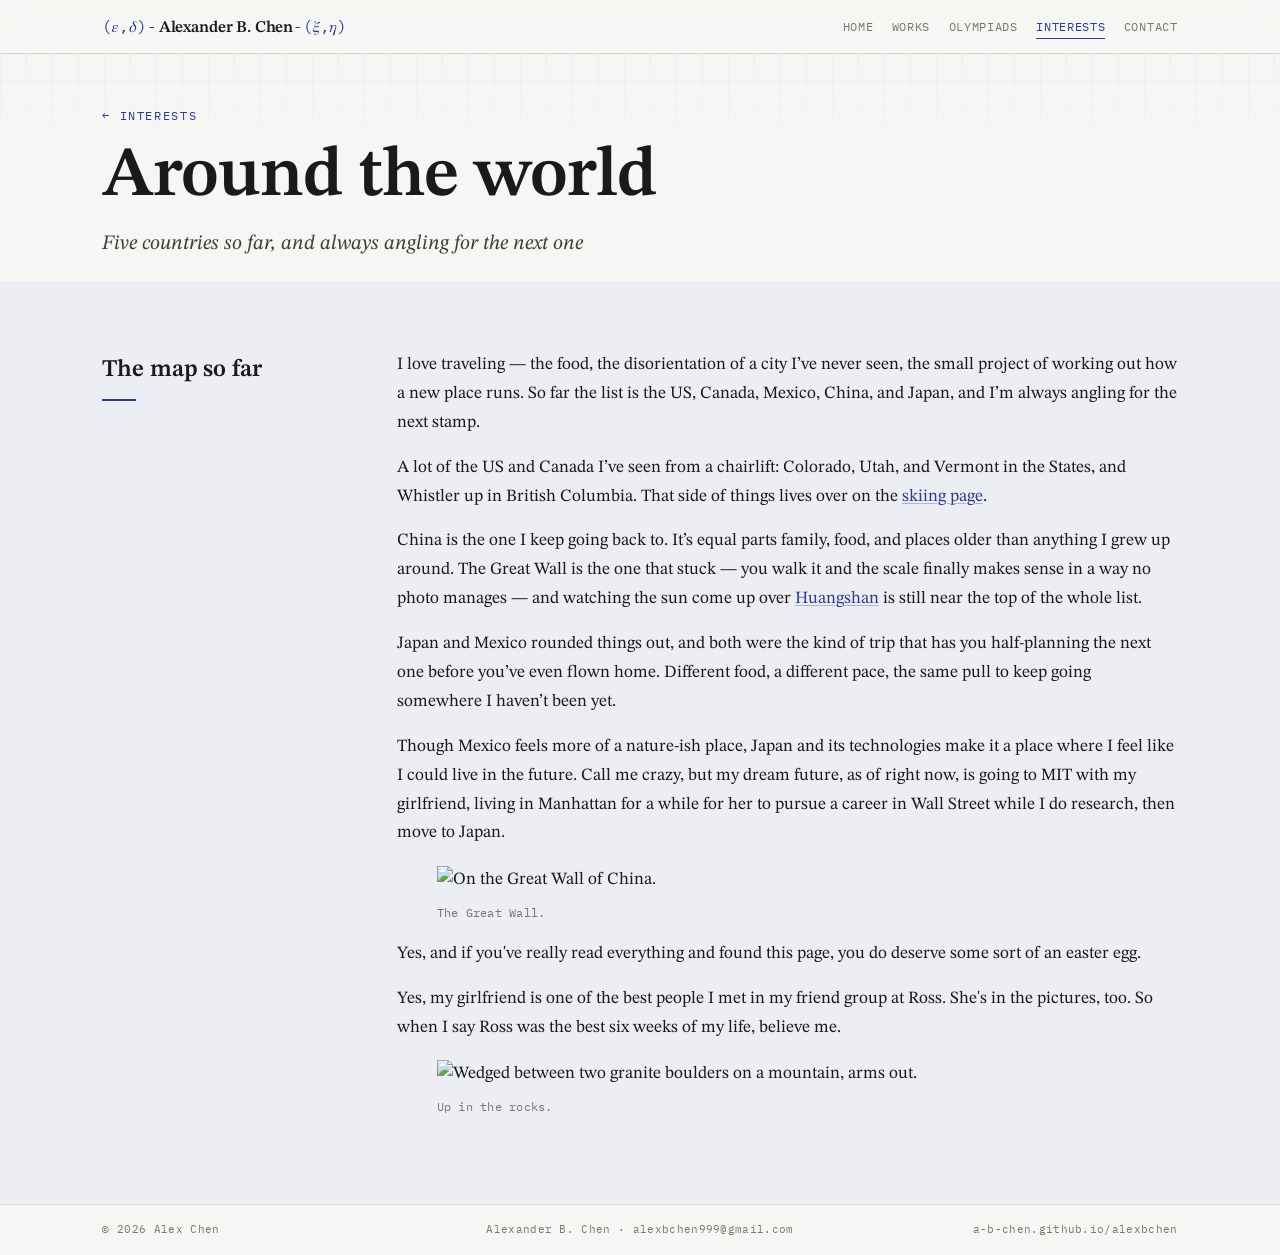
==== china.html @ c8be4d07 "Add files via upload" ====
<!DOCTYPE html>
<html lang="en">
<head>
<script>document.documentElement.className += ' js';</script>
<meta charset="utf-8" />
<meta name="viewport" content="width=device-width, initial-scale=1" />
<title>Around the world — Alexander B. Chen</title>
<meta name="description" content="Around the world — a love of travel across the US, Canada, Mexico, China, and Japan." />
<meta name="theme-color" content="#f6f7f4" />
<link rel="preconnect" href="https://fonts.googleapis.com" />
<link rel="preconnect" href="https://fonts.gstatic.com" crossorigin />
<link href="https://fonts.googleapis.com/css2?family=IBM+Plex+Mono:ital,wght@0,400;0,500;1,400&family=STIX+Two+Text:ital,wght@0,400;0,500;0,600;1,400;1,500&display=swap" rel="stylesheet" />
<link rel="stylesheet" href="https://cdnjs.cloudflare.com/ajax/libs/KaTeX/0.16.9/katex.min.css" crossorigin="anonymous" referrerpolicy="no-referrer" />
<link rel="stylesheet" href="style.css" />
</head>
<body>

<nav class="nav" aria-label="Sections">
  <div class="wrap">
    <a class="nav-name" href="index.html"><span class="sec-sign">(𝜀,𝛿)-</span>Alexander B. Chen<span class="sec-sign">-(𝜉,𝜂)</span></a>
    <div class="nav-links">
      <a href="index.html">Home</a>
      <a href="works.html">Works</a>
      <a href="olympiads.html">Olympiads</a>
      <a href="interests.html" class="active">Interests</a>
      <a href="contact.html">Contact</a>
    </div>
  </div>
</nav>

<header id="top" class="band hero hero--page">
  <div class="wrap">
    <div class="hero-inner">
      <p class="eyebrow"><a href="interests.html" style="color:var(--accent);text-decoration:none;">&larr; Interests</a></p>
      <h1 class="title">Around the world</h1>
      <p class="standfirst">Five countries so far, and always angling for the next one</p>
    </div>
  </div>
</header>

<section id="world" class="band band--tint">
  <div class="wrap"><div class="band-inner"><div class="sec-grid">
    <div class="sec-aside">
      <h2 class="sec-h">The map so far</h2>
      <span class="sec-mark-rule" aria-hidden="true"></span>
    </div>
    <div class="sec-content">
      <p>I love traveling &mdash; the food, the disorientation of a city I&rsquo;ve never seen, the small project of working out how a new place runs. So far the list is the US, Canada, Mexico, China, and Japan, and I&rsquo;m always angling for the next stamp.</p>
      <p>A lot of the US and Canada I&rsquo;ve seen from a chairlift: Colorado, Utah, and Vermont in the States, and Whistler up in British Columbia. That side of things lives over on the <a href="skiing.html">skiing page</a>.</p>
      <p>China is the one I keep going back to. It&rsquo;s equal parts family, food, and places older than anything I grew up around. The Great Wall is the one that stuck &mdash; you walk it and the scale finally makes sense in a way no photo manages &mdash; and watching the sun come up over <a href="sunrise.html">Huangshan</a> is still near the top of the whole list.</p>
      <p>Japan and Mexico rounded things out, and both were the kind of trip that has you half-planning the next one before you&rsquo;ve even flown home. Different food, a different pace, the same pull to keep going somewhere I haven&rsquo;t been yet.</p>
      <p>Though Mexico feels more of a nature-ish place, Japan and its technologies make it a place where I feel like I could live in the future. Call me crazy, but my dream future, as of right now, is going to MIT with my girlfriend, living in Manhattan for a while for her to pursue a career in Wall Street while I do research, then move to Japan.</p>
      <figure><img src="img/climb-greatwall.jpg" width="700" height="500" loading="lazy" alt="On the Great Wall of China." /><figcaption>The Great Wall.</figcaption></figure>
      <p>Yes, and if you've really read everything and found this page, you do deserve some sort of an easter egg.</p>
      <p>Yes, my girlfriend is one of the best people I met in my friend group at Ross. She's in the pictures, too. So when I say Ross was the best six weeks of my life, believe me.</p>
      <figure><img src="img/climb3.jpg" width="300" height="400" loading="lazy" alt="Wedged between two granite boulders on a mountain, arms out." /><figcaption>Up in the rocks.</figcaption></figure>
    </div>
  </div></div></div>
</section>

<footer class="site-footer">
  <div class="wrap">
    <div class="site-footer-inner">
      <div class="lft">&copy; 2026 Alex Chen</div>
      <div class="mid">Alexander B. Chen · <a href="mailto:alexbchen999@gmail.com">alexbchen999@gmail.com</a></div>
      <div class="rgt"><a href="https://a-b-chen.github.io/alexbchen/">a-b-chen.github.io/alexbchen</a></div>
    </div>
  </div>
</footer>

<script src="https://cdnjs.cloudflare.com/ajax/libs/KaTeX/0.16.9/katex.min.js" crossorigin="anonymous" referrerpolicy="no-referrer"></script>
<script src="https://cdnjs.cloudflare.com/ajax/libs/KaTeX/0.16.9/contrib/auto-render.min.js" crossorigin="anonymous" referrerpolicy="no-referrer"></script>
<script src="app.js"></script>
</body>
</html>
---- style.css ----
:root{
    --paper:#f6f7f4;
    --tint:#edeef4;
    --ink:#1a1b18;
    --ink-soft:#3f4139;
    --muted:#767869;
    --accent:#2e3a8c;
    --accent-dk:#232d6d;
    --rule:#d9dace;
    --abs-bg:#e7eaf3;
    --grid:rgba(46,58,140,.05);
    --serif:"STIX Two Text", Georgia, "Times New Roman", serif;
    --mono:"IBM Plex Mono", ui-monospace, SFMono-Regular, Menlo, monospace;
    --wrap:72rem;
    --nav-h:3.4rem;
  }

  *{ box-sizing:border-box; }
  html{ scroll-behavior:smooth; -webkit-text-size-adjust:100%; }
  body{
    margin:0;
    background:var(--paper);
    color:var(--ink);
    font-family:var(--serif);
    font-size:1.075rem;
    line-height:1.68;
    -webkit-font-smoothing:antialiased;
    text-rendering:optimizeLegibility;
  }

  .wrap{ max-width:var(--wrap); margin:0 auto; padding:0 2.4rem; }

  a{
    color:var(--accent);
    text-decoration:underline;
    text-decoration-thickness:1px;
    text-underline-offset:2px;
    text-decoration-color:rgba(46,58,140,.32);
    transition:text-decoration-color .18s ease, color .18s ease;
  }
  a:hover{ color:var(--accent-dk); text-decoration-color:var(--accent); }
  :focus-visible{ outline:2px solid var(--accent); outline-offset:3px; border-radius:2px; }

  /* ---------------- sticky nav ---------------- */
  .nav{
    position:sticky; top:0; z-index:50;
    height:var(--nav-h);
    background:rgba(246,247,244,.88);
    -webkit-backdrop-filter:saturate(140%) blur(9px);
    backdrop-filter:saturate(140%) blur(9px);
    border-bottom:1px solid var(--rule);
  }
  .nav .wrap{ height:100%; display:flex; align-items:center; justify-content:space-between; gap:1rem; }
  .nav-name{
    font-family:var(--serif); font-weight:600; font-size:1.02rem;
    letter-spacing:-.01em; color:var(--ink); text-decoration:none; white-space:nowrap;
  }
  .nav-name .sec-sign{ color:var(--accent); font-family:var(--mono); font-weight:400; margin-right:.15rem; }
  .nav-links{ display:flex; gap:1.15rem; overflow-x:auto; scrollbar-width:none; }
  .nav-links::-webkit-scrollbar{ display:none; }
  .nav-links a{
    font-family:var(--mono); font-size:.72rem; letter-spacing:.06em; text-transform:uppercase;
    color:var(--muted); text-decoration:none; white-space:nowrap; padding:.15rem 0;
    border-bottom:1.5px solid transparent;
  }
  .nav-links a:hover{ color:var(--ink); }
  .nav-links a.active{ color:var(--accent); border-bottom-color:var(--accent); }

  /* ---------------- bands ---------------- */
  .band{ border-top:1px solid var(--rule); scroll-margin-top:calc(var(--nav-h) + .6rem); }
  .band:first-of-type{ border-top:none; }
  .band--tint{ background:var(--tint); }
  .band-inner{ padding:4.4rem 0; }

  /* hero */
  .hero{ position:relative; }
  .hero::before{
    content:""; position:absolute; inset:0; z-index:0; pointer-events:none;
    background-image:
      linear-gradient(var(--grid) 1px, transparent 1px),
      linear-gradient(90deg, var(--grid) 1px, transparent 1px);
    background-size:26px 26px;
    -webkit-mask-image:linear-gradient(180deg, rgba(0,0,0,.85), transparent 62%);
    mask-image:linear-gradient(180deg, rgba(0,0,0,.85), transparent 62%);
  }
  .hero .wrap{ position:relative; z-index:1; }
  .hero-inner{ padding:3.8rem 0 4.2rem; }
  .hero-grid{ display:grid; grid-template-columns:1.55fr .95fr; gap:3.4rem; align-items:start; }
  .eyebrow{
    font-family:var(--mono); font-size:.72rem; letter-spacing:.14em; text-transform:uppercase;
    color:var(--accent); margin:0 0 1rem;
  }
  .title{
    font-family:var(--serif); font-weight:600;
    font-size:clamp(2.7rem, 6.2vw, 4.4rem); line-height:1.02; letter-spacing:-.015em; margin:0;
  }
  .subtitle{
    font-style:italic; font-size:clamp(1.05rem, 2.2vw, 1.32rem);
    color:var(--ink-soft); margin:1rem 0 0; max-width:34rem; line-height:1.42;
  }
  .meta{
    font-family:var(--mono); font-size:.78rem; letter-spacing:.03em; color:var(--muted);
    margin:1.15rem 0 0;
  }
  .abstract{
    background:var(--abs-bg); border-left:3px solid var(--accent); border-radius:2px;
    padding:1.05rem 1.25rem; margin:1.9rem 0 0; font-size:1.01rem; line-height:1.6; max-width:38rem;
  }
  .indented-quote {
    display: block;
    margin: 10px 0 10px 20px;
    padding-left: 10px;
    border-left: 2px solid #ccc; /* optional quote bar */
    font-style: italic;
  }
  .abs-label{ font-style:italic; font-weight:600; margin-right:.35rem; }

  .card{
    border:1px solid var(--rule); border-radius:3px; background:#fafbf9;
    padding:1.2rem 1.3rem;
  }
  .card h3{
    font-family:var(--mono); font-size:.7rem; letter-spacing:.12em; text-transform:uppercase;
    color:var(--accent); margin:0 0 .8rem; font-weight:500;
  }
  .hero-side{ display:flex; flex-direction:column; gap:1.3rem; }
  .hero-photo{ margin:0; }
  .hero-photo img{
    width:100%; height:auto; display:block;
    border:1px solid var(--rule); border-radius:3px;
  }
  .facts{ list-style:none; margin:0 0 1.1rem; padding:0; }
  .facts li{ display:flex; gap:.6rem; padding:.28rem 0; font-size:.96rem; border-top:1px dotted var(--rule); }
  .facts li:first-child{ border-top:none; }
  .facts .k{ font-family:var(--mono); font-size:.72rem; color:var(--muted); min-width:5.4rem; flex:none; padding-top:.18rem; letter-spacing:.02em; }
  .linkrow{ display:flex; flex-wrap:wrap; gap:.5rem; }
  .chip{
    font-family:var(--mono); font-size:.73rem; letter-spacing:.02em;
    text-decoration:none; color:var(--accent);
    border:1px solid #bfc2d0;
    border-radius:999px; padding:.22rem .7rem; background:transparent;
  }
  .chip:hover{ background:var(--accent); color:#fff; border-color:var(--accent); }

  /* ---------------- section grid (aside + content) ---------------- */
  .sec-grid{ display:grid; grid-template-columns:15rem minmax(0,1fr); gap:3.4rem; align-items:start; }
  .sec-aside{ position:sticky; top:calc(var(--nav-h) + 1.6rem); align-self:start; }
  .sec-num{ font-family:var(--mono); font-size:.8rem; letter-spacing:.06em; color:var(--accent); }
  .sec-h{
    font-family:var(--serif); font-weight:600; font-size:1.5rem; line-height:1.16;
    letter-spacing:-.006em; margin:.35rem 0 .9rem;
  }
  .sec-mark-rule{ display:block; width:34px; height:2px; background:var(--accent); transform-origin:left; }
  html.js .sec-mark-rule{ transform:scaleX(0); transition:transform .55s cubic-bezier(.4,0,.2,1) .05s; }
  html.js .band.in .sec-mark-rule{ transform:scaleX(1); }

  .sec-content > p{ margin:0 0 1rem; max-width:none; }
  .sec-content > p:first-child{ margin-top:0; }

  html.js .sec-content, html.js .sec-aside{
    opacity:0; transform:translateY(10px);
    transition:opacity .6s ease, transform .6s cubic-bezier(.4,0,.2,1);
  }
  html.js .sec-content{ transition-delay:.06s; }
  html.js .band.in .sec-content, html.js .band.in .sec-aside{ opacity:1; transform:none; }

  /* entries */
  .entries{ list-style:none; padding:0; margin:1.2rem 0 0; }
  .entries li{ padding:.7rem 0; border-top:1px solid var(--rule); }
  .entries li:first-child{ border-top:none; }
  .tag{
    font-family:var(--mono); font-size:.66rem; letter-spacing:.05em; text-transform:lowercase;
    color:var(--muted); white-space:nowrap;
  }

  /* compact results grid */
  .results{ list-style:none; padding:0; margin:1.3rem 0 0; display:grid; grid-template-columns:1fr 1fr; gap:.1rem 2.4rem; }
  .results li{ display:flex; justify-content:space-between; gap:1rem; padding:.42rem 0; border-top:1px solid var(--rule); }
  .results .r-what{ font-weight:500; }
  .results .r-val{ font-family:var(--mono); font-size:.76rem; color:var(--muted); white-space:nowrap; padding-top:.12rem; }

  /* awards & activities */
  .aa{ display:grid; grid-template-columns:1fr 1fr; gap:1.6rem 3.2rem; margin-top:1.3rem; }
  .aa-col-h{ font-family:var(--mono); font-size:.7rem; letter-spacing:.12em; text-transform:uppercase; color:var(--accent); margin:0 0 .3rem; font-weight:500; }
  .aa-list{ list-style:none; padding:0; margin:0; }
  .aa-list li{ display:flex; justify-content:space-between; gap:1.2rem; padding:.46rem 0; border-top:1px solid var(--rule); }
  .aa-list li:first-child{ border-top:none; }
  .aa-what{ font-weight:500; }
  .aa-what .aa-org{ font-weight:400; color:var(--ink-soft); }
  .aa-when{ font-family:var(--mono); font-size:.73rem; color:var(--muted); white-space:nowrap; padding-top:.16rem; text-align:right; flex:none; }

  /* figure */
  .fig{ margin:1.6rem auto .3rem; max-width:34rem; text-align:center; }
  .fig img{ width:100%; height:auto; display:block; border:1px solid var(--rule); border-radius:2px; }
  figcaption{ font-family:var(--mono); font-size:.72rem; letter-spacing:.02em; color:var(--muted); margin-top:.55rem; }

  /* math */
  .katex-display{ text-align:center; margin:1.15rem 0; overflow-x:auto; overflow-y:hidden; padding:.1rem 0; }
  .katex{ font-size:1.02em; }

  /* contact / references */
  .refs{ list-style:none; padding:0; margin:1.2rem 0 0; column-count:2; column-gap:2.4rem; }
  .refs li{ display:flex; gap:.7rem; padding:.34rem 0; break-inside:avoid; }
  .refnum{ font-family:var(--mono); font-size:.78rem; color:var(--muted); min-width:2rem; flex:none; }
  .qed{ text-align:right; font-size:1.2rem; color:var(--ink); margin:1.8rem 0 0; }
  .colophon{ font-family:var(--mono); font-size:.68rem; letter-spacing:.03em; color:var(--muted); margin:.5rem 0 0; }

  /* ---------------- responsive ---------------- */
  @media (max-width:900px){
    .hero-grid{ grid-template-columns:1fr; gap:2.2rem; }
    .sec-grid{ grid-template-columns:1fr; gap:1.1rem; }
    .sec-aside{ position:static; display:flex; align-items:baseline; gap:.7rem; }
    .sec-h{ font-size:1.28rem; margin:0; }
    .sec-mark-rule{ display:none; }
    .results{ grid-template-columns:1fr; }
    .aa{ grid-template-columns:1fr; }
    .refs{ column-count:1; }
  }
  @media (max-width:640px){
    body{ font-size:1.03rem; }
    .wrap{ padding:0 1.3rem; }
    .band-inner{ padding:3.1rem 0; }
    .hero-inner{ padding:2.6rem 0 3rem; }
    .abstract{ font-size:.98rem; }
  }

  @media (prefers-reduced-motion: reduce){
    html{ scroll-behavior:auto; }
    html.js .sec-content, html.js .sec-aside{ opacity:1 !important; transform:none !important; transition:none !important; }
    html.js .sec-mark-rule{ transform:scaleX(1) !important; transition:none !important; }
  }


  /* ============================================================
     Multi-page additions (Claude): tiny site footer, galleries,
     countdown round. Tokens/components above are the site's own.
     ============================================================ */

  /* page-header hero for interior pages (single column) */
  .hero--page .hero-inner{ padding:3.2rem 0 1.4rem; }
  .hero--tight .hero-inner{ padding-bottom:1.8rem; }
  .standfirst{ font-style:italic; color:var(--ink-soft); font-size:clamp(1.05rem,2.2vw,1.28rem); line-height:1.44; margin:1rem 0 0; max-width:40rem; }

  /* section subheads within content */
  .subhead{ font-family:var(--mono); font-size:.7rem; letter-spacing:.12em; text-transform:uppercase; color:var(--accent); margin:1.8rem 0 .3rem; font-weight:500; }
  .subhead:first-child{ margin-top:0; }

  /* category index (publications) */
  .index-list{ list-style:none; padding:0; margin:.2rem 0 0; }
  .index-list li{ padding:.5rem 0; border-top:1px solid var(--rule); }
  .index-list li:first-child{ border-top:none; }
  .index-list .t{ font-weight:500; }
  .index-list .m{ font-family:var(--mono); font-size:.7rem; color:var(--muted); display:block; margin-top:.12rem; }

  /* pdf/link chip variant used inline in entries */
  .chip.sm{ font-size:.66rem; padding:.12rem .55rem; }
  .chip.dim{ color:var(--muted); border-color:var(--rule); }
  .chip.dim:hover{ background:var(--tint); color:var(--muted); border-color:var(--rule); }

  /* gallery (matches .fig bordering) */
  .gallery{ margin:1.6rem 0 .3rem; display:grid; grid-template-columns:1fr 1fr; gap:1rem; max-width:none; }
  .gallery figure{ margin:0; }
  .gallery img{ width:100%; height:auto; display:block; border:1px solid var(--rule); border-radius:2px; }
  .gallery figcaption{ font-family:var(--mono); font-size:.7rem; letter-spacing:.02em; color:var(--muted); margin-top:.4rem; }

  /* tiny site footer (© · name/email · credit) */
  .site-footer{ border-top:1px solid var(--rule); background:var(--paper); }
  .site-footer .wrap{ padding-top:1rem; padding-bottom:1rem; }
  .site-footer-inner{ display:grid; grid-template-columns:1fr auto 1fr; align-items:center; gap:.5rem 1rem;
    font-family:var(--mono); font-size:.66rem; letter-spacing:.03em; color:var(--muted); }
  .site-footer-inner .mid{ text-align:center; }
  .site-footer-inner .rgt{ text-align:right; }
  .site-footer-inner a{ color:var(--muted); text-decoration:none; }
  .site-footer-inner a:hover{ color:var(--accent); }

  /* countdown round */
  .cd{ border:1px solid var(--rule); border-radius:4px; background:#fafbf9; padding:1.3rem 1.3rem 1.5rem; margin:1.4rem 0 0; max-width:44rem; }
  .cd-top{ display:flex; justify-content:space-between; align-items:baseline; gap:.8rem; flex-wrap:wrap;
    font-family:var(--mono); font-size:.72rem; letter-spacing:.05em; color:var(--muted); }
  .cd-meter{ height:5px; border-radius:3px; background:var(--rule); margin:.7rem 0 1.1rem; overflow:hidden; }
  .cd-meter > i{ display:block; height:100%; width:100%; background:var(--accent); transform-origin:left;
    transition:transform .2s linear, background .25s ease; }
  .cd-q{ font-size:1.3rem; line-height:1.4; min-height:3.4rem; display:flex; align-items:center; }
  .cd-form{ display:flex; gap:.55rem; margin-top:1rem; flex-wrap:wrap; }
  .cd-input{ flex:1 1 9rem; min-width:0; font-family:var(--mono); font-size:1rem; padding:.55rem .7rem;
    border:1px solid var(--rule); border-radius:2px; background:var(--paper); color:var(--ink); }
  .cd-input:focus{ outline:2px solid var(--accent); outline-offset:1px; }
  .btn{ font-family:var(--mono); font-size:.82rem; letter-spacing:.03em; padding:.55rem 1rem; border-radius:2px;
    cursor:pointer; border:1px solid var(--accent); background:var(--accent); color:#fff;
    transition:background .15s ease, color .15s ease; }
  .btn:hover{ background:var(--accent-dk); border-color:var(--accent-dk); }
  .btn.ghost{ background:transparent; color:var(--accent); }
  .btn.ghost:hover{ background:var(--tint); color:var(--accent-dk); }
  .cd-feedback{ font-family:var(--mono); font-size:.82rem; margin-top:.9rem; min-height:1.3rem; }
  .cd-feedback.ok{ color:#256d3a; }
  .cd-feedback.no{ color:#a4302a; }
  .cd-score{ font-family:var(--mono); font-size:.72rem; color:var(--muted); margin-top:1rem; display:flex; gap:1.2rem; flex-wrap:wrap; }
  .cd-score b{ color:var(--ink); font-weight:500; }
  .cd-done{ font-size:1.05rem; line-height:1.55; }

  @media (max-width:640px){
    .gallery{ grid-template-columns:1fr; }
    .site-footer-inner{ grid-template-columns:1fr; text-align:center; gap:.3rem; }
    .site-footer-inner .rgt{ text-align:center; }
  }

  /* ============================================================
     Update 2 (Claude): full-width Contents box, interest tiles,
     scheduling calendar.
     ============================================================ */
  :root{ --redrule:#b23b2e; }

  /* full-width Contents box (like "At a glance", red right rule) */
  .toc-wrap{ padding-top:.5rem; padding-bottom:.3rem; }
  .toc{ border:1px solid var(--rule); border-right:4px solid var(--redrule); border-radius:3px;
    background:#fafbf9; padding:1.05rem 1.3rem; }
  .toc-h{ font-family:var(--mono); font-size:.7rem; letter-spacing:.12em; text-transform:uppercase;
    color:var(--accent); margin:0 0 .7rem; font-weight:500; }
  .toc-list{ list-style:none; padding:0; margin:0;
    display:grid; grid-template-columns:repeat(auto-fit,minmax(15rem,1fr)); gap:.32rem 2rem; }
  .toc-list li{ display:flex; gap:.6rem; align-items:baseline; }
  .toc-list .n{ font-family:var(--mono); font-size:.74rem; color:var(--redrule); flex:none; min-width:1.4rem; }
  .toc-list a{ text-decoration:none; color:var(--ink); border-bottom:1px solid transparent; }
  .toc-list a:hover{ color:var(--accent); border-bottom-color:var(--accent); }

  /* clickable interest tiles (link through to hidden pages) */
  .tiles{ margin:1.6rem 0 .3rem; display:grid;
    grid-template-columns:repeat(auto-fit,minmax(15rem,1fr)); gap:1.1rem; }
  .tiles a{ display:block; text-decoration:none; color:var(--ink);
    border:1px solid var(--rule); border-radius:3px; overflow:hidden; background:#fafbf9;
    transition:border-color .18s ease, transform .18s ease, box-shadow .18s ease; }
  .tiles a:hover{ border-color:var(--accent); transform:translateY(-2px); box-shadow:0 6px 18px rgba(46,58,140,.08); }
  .tiles img{ width:100%; height:11rem; object-fit:cover; display:block; border-bottom:1px solid var(--rule); }
  .tiles .cap{ padding:.6rem .85rem .7rem; display:flex; justify-content:space-between; align-items:baseline; gap:.5rem; }
  .tiles .cap b{ font-weight:600; }
  .tiles .cap .go{ font-family:var(--mono); font-size:.7rem; color:var(--accent); white-space:nowrap; }

  /* scheduling calendar (request a time) */
  .sched{ border:1px solid var(--rule); border-radius:4px; background:#fafbf9; padding:1.3rem; margin:1.4rem 0 0; max-width:46rem; }
  .sched-note{ font-family:var(--mono); font-size:.72rem; color:var(--muted); margin:0 0 1.1rem; }
  .cal-head{ display:flex; align-items:center; justify-content:space-between; margin-bottom:.7rem; }
  .cal-title{ font-family:var(--serif); font-weight:600; font-size:1.12rem; }
  .cal-nav{ display:flex; gap:.4rem; }
  .cal-nav button{ font-family:var(--mono); font-size:.95rem; width:2rem; height:2rem; line-height:1;
    border:1px solid var(--rule); border-radius:2px; background:var(--paper); color:var(--ink); cursor:pointer; }
  .cal-nav button:hover:not(:disabled){ border-color:var(--accent); color:var(--accent); }
  .cal-nav button:disabled{ opacity:.35; cursor:default; }
  .cal-grid{ display:grid; grid-template-columns:repeat(7,1fr); gap:.3rem; }
  .cal-dow{ font-family:var(--mono); font-size:.62rem; letter-spacing:.06em; text-transform:uppercase;
    color:var(--muted); text-align:center; padding:.2rem 0; }
  .cal-day{ aspect-ratio:1/1; display:flex; align-items:center; justify-content:center;
    font-family:var(--mono); font-size:.82rem; border:1px solid transparent; border-radius:2px;
    background:transparent; color:var(--ink); cursor:pointer; padding:0; }
  .cal-day:hover:not(:disabled){ border-color:var(--accent); color:var(--accent); }
  .cal-day:disabled{ color:var(--rule); cursor:default; }
  .cal-day.sel{ background:var(--accent); color:#fff; border-color:var(--accent); }
  .cal-day.empty{ visibility:hidden; }
  .slots{ margin-top:1.2rem; }
  .slots-h{ font-family:var(--mono); font-size:.7rem; letter-spacing:.1em; text-transform:uppercase; color:var(--accent); margin:0 0 .55rem; }
  .slot-list{ display:grid; grid-template-columns:repeat(auto-fit,minmax(6rem,1fr)); gap:.4rem; }
  .slot{ font-family:var(--mono); font-size:.8rem; padding:.45rem .3rem; border:1px solid var(--rule);
    border-radius:2px; background:var(--paper); color:var(--ink); cursor:pointer; text-align:center; }
  .slot:hover{ border-color:var(--accent); color:var(--accent); }
  .slot.sel{ background:var(--accent); color:#fff; border-color:var(--accent); }
  .confirm{ margin-top:1.2rem; border-top:1px solid var(--rule); padding-top:1.05rem; }
  .confirm .when{ font-weight:600; }
  .confirm-actions{ display:flex; gap:.55rem; flex-wrap:wrap; margin-top:.9rem; }
  .sched a.btn{ text-decoration:none; }

  @media (max-width:640px){
    .tiles img{ height:9rem; }
    .cal-day{ font-size:.74rem; }
  }
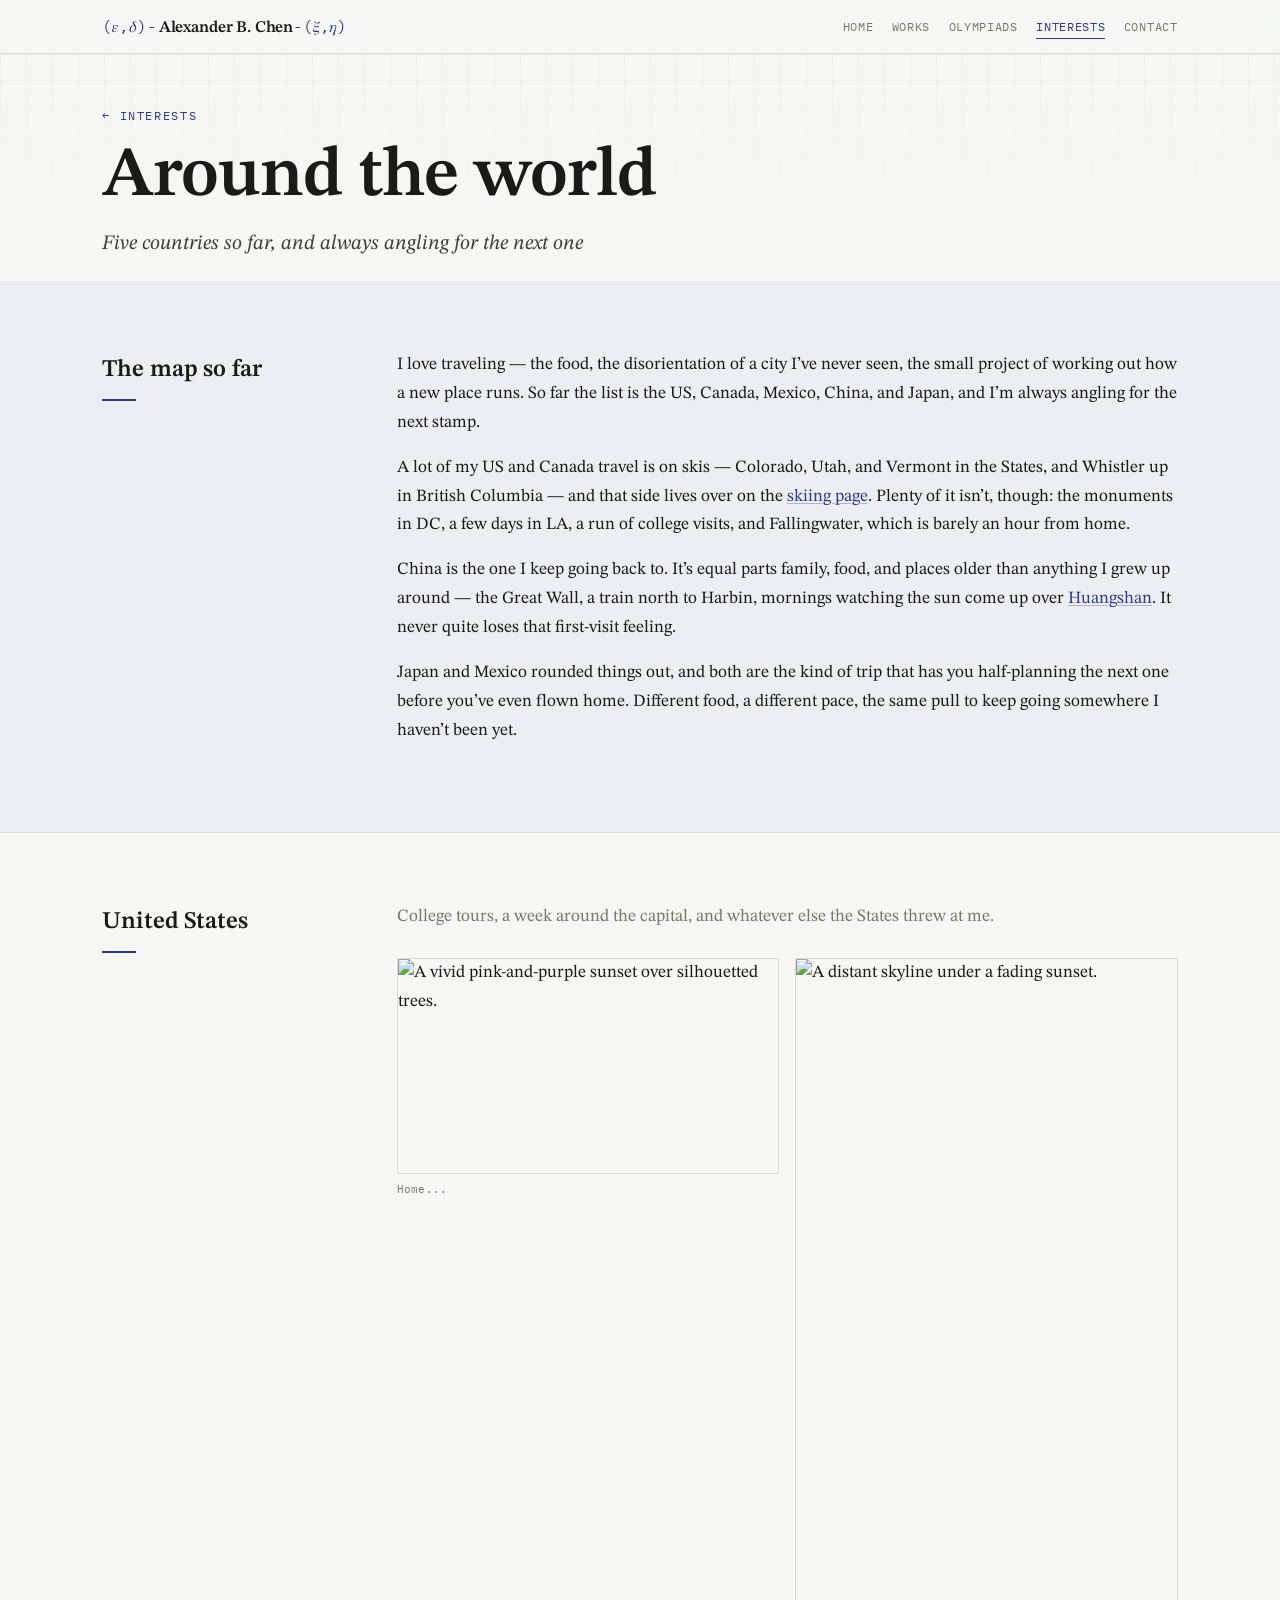
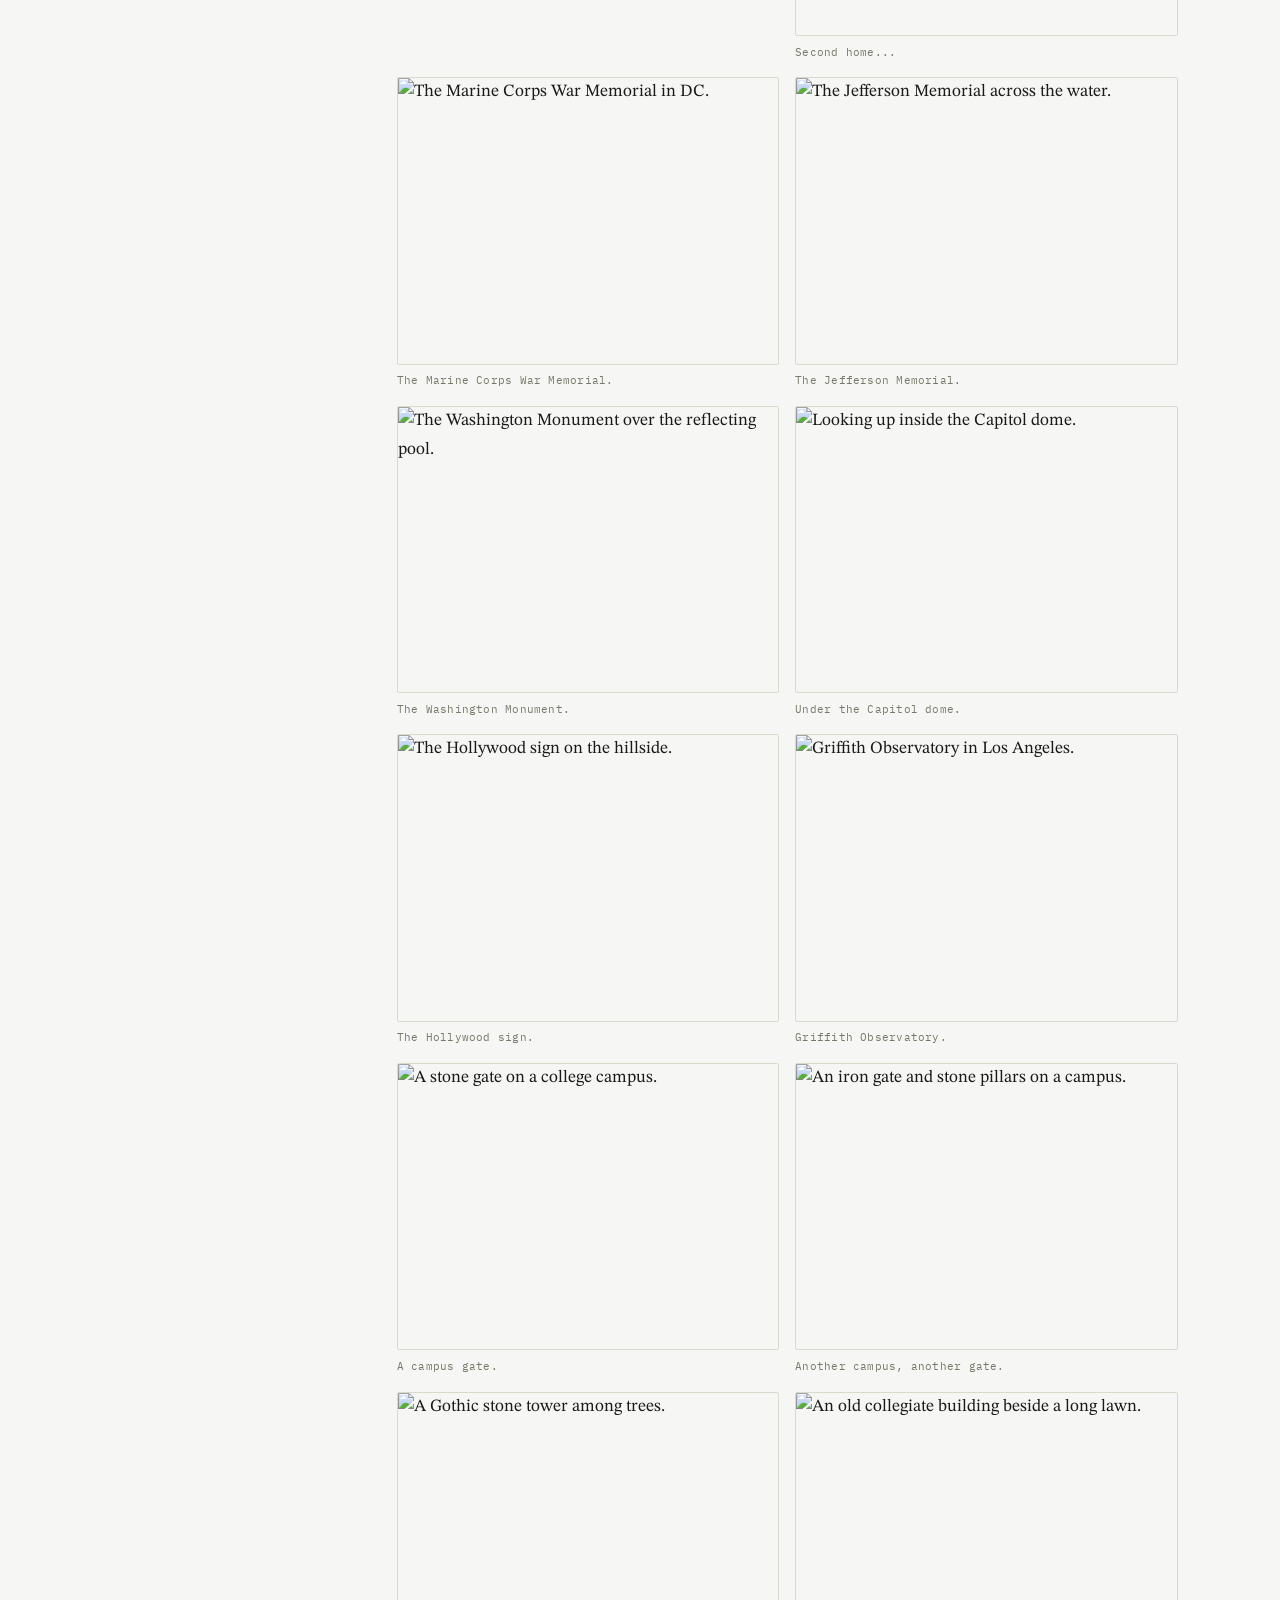
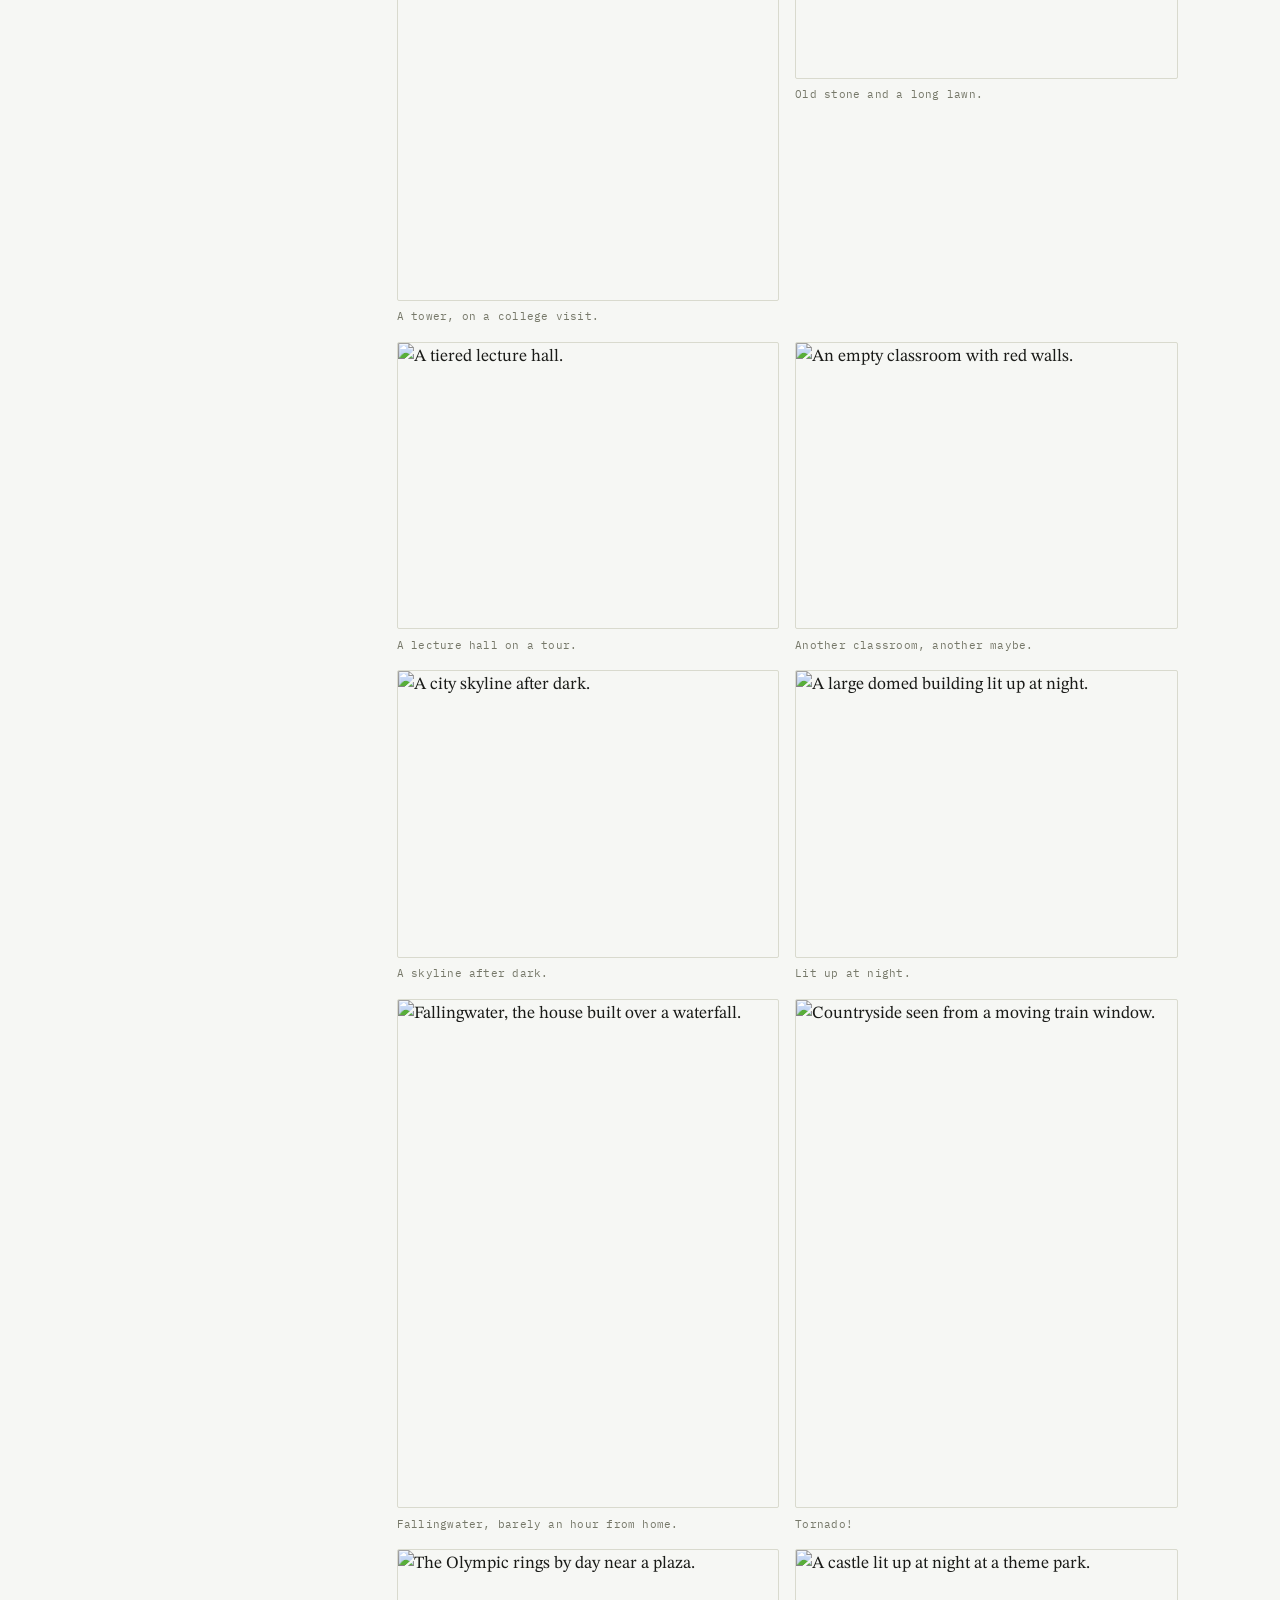
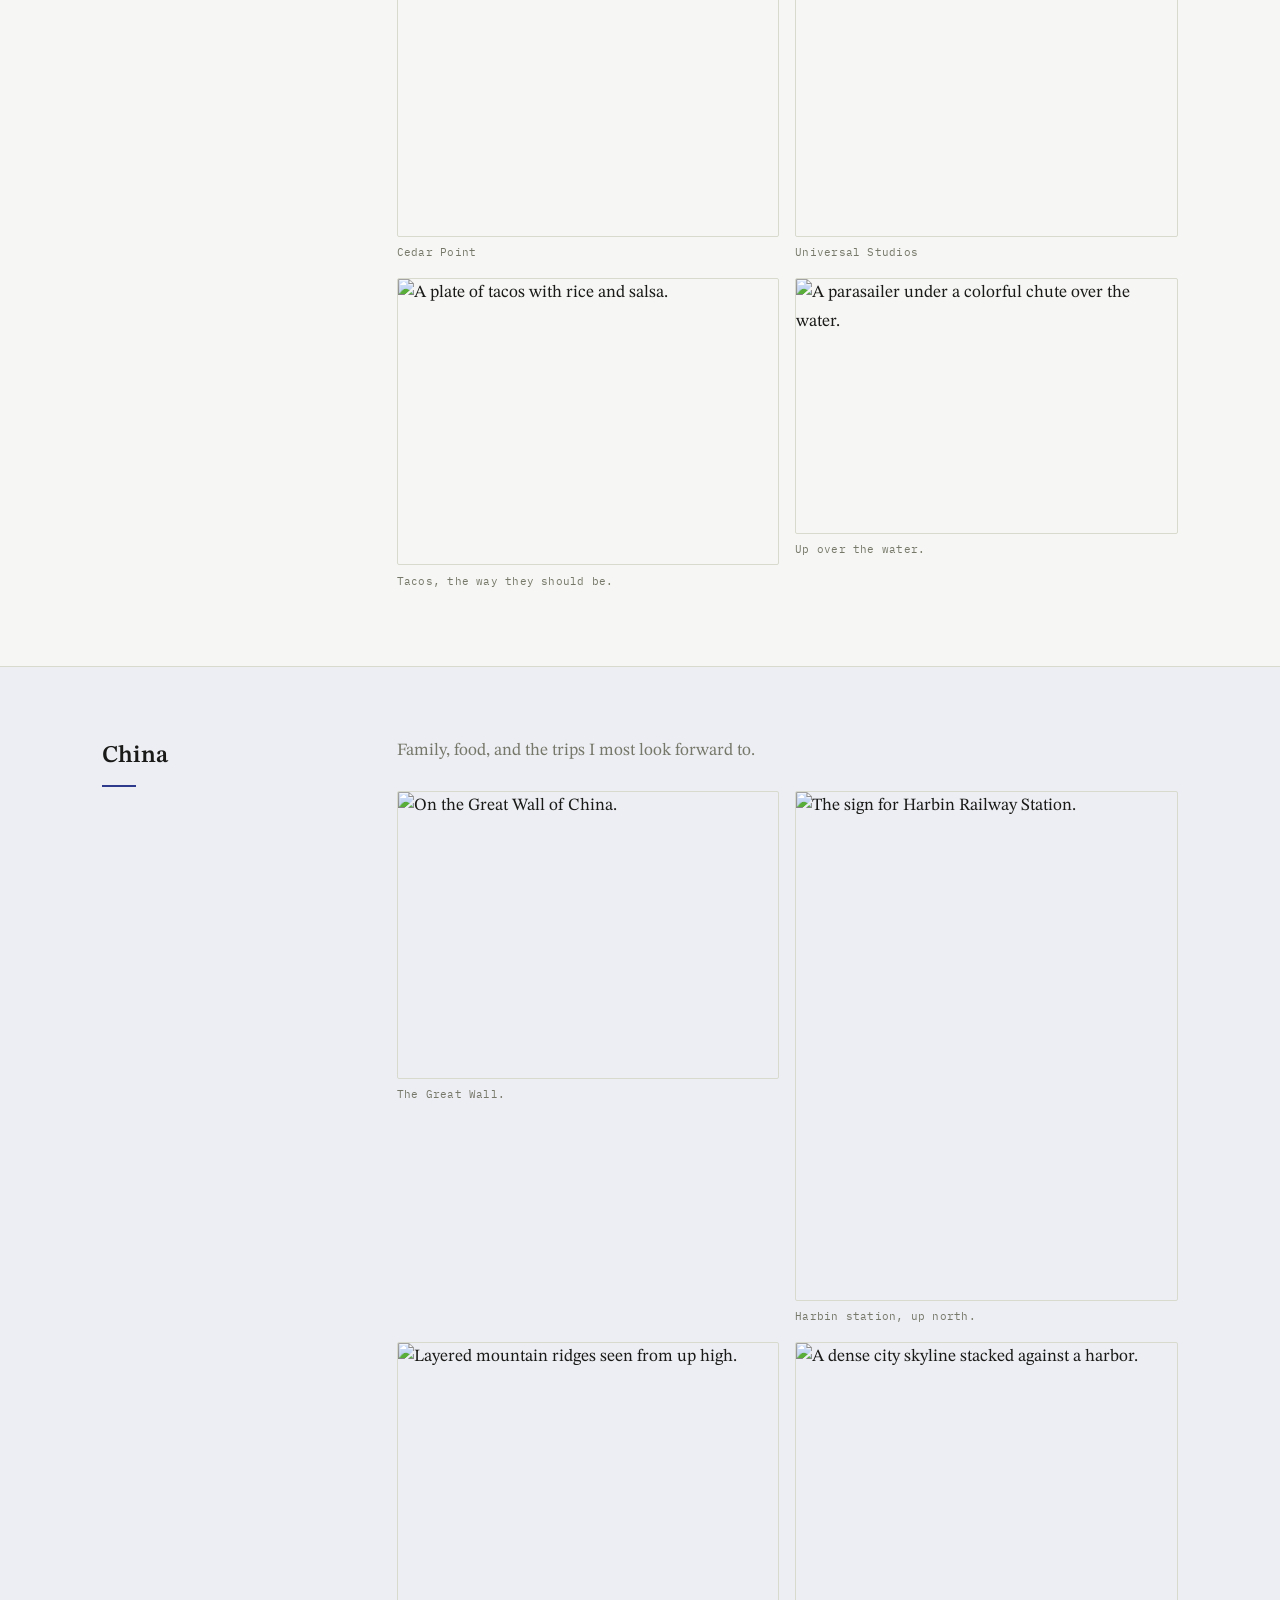
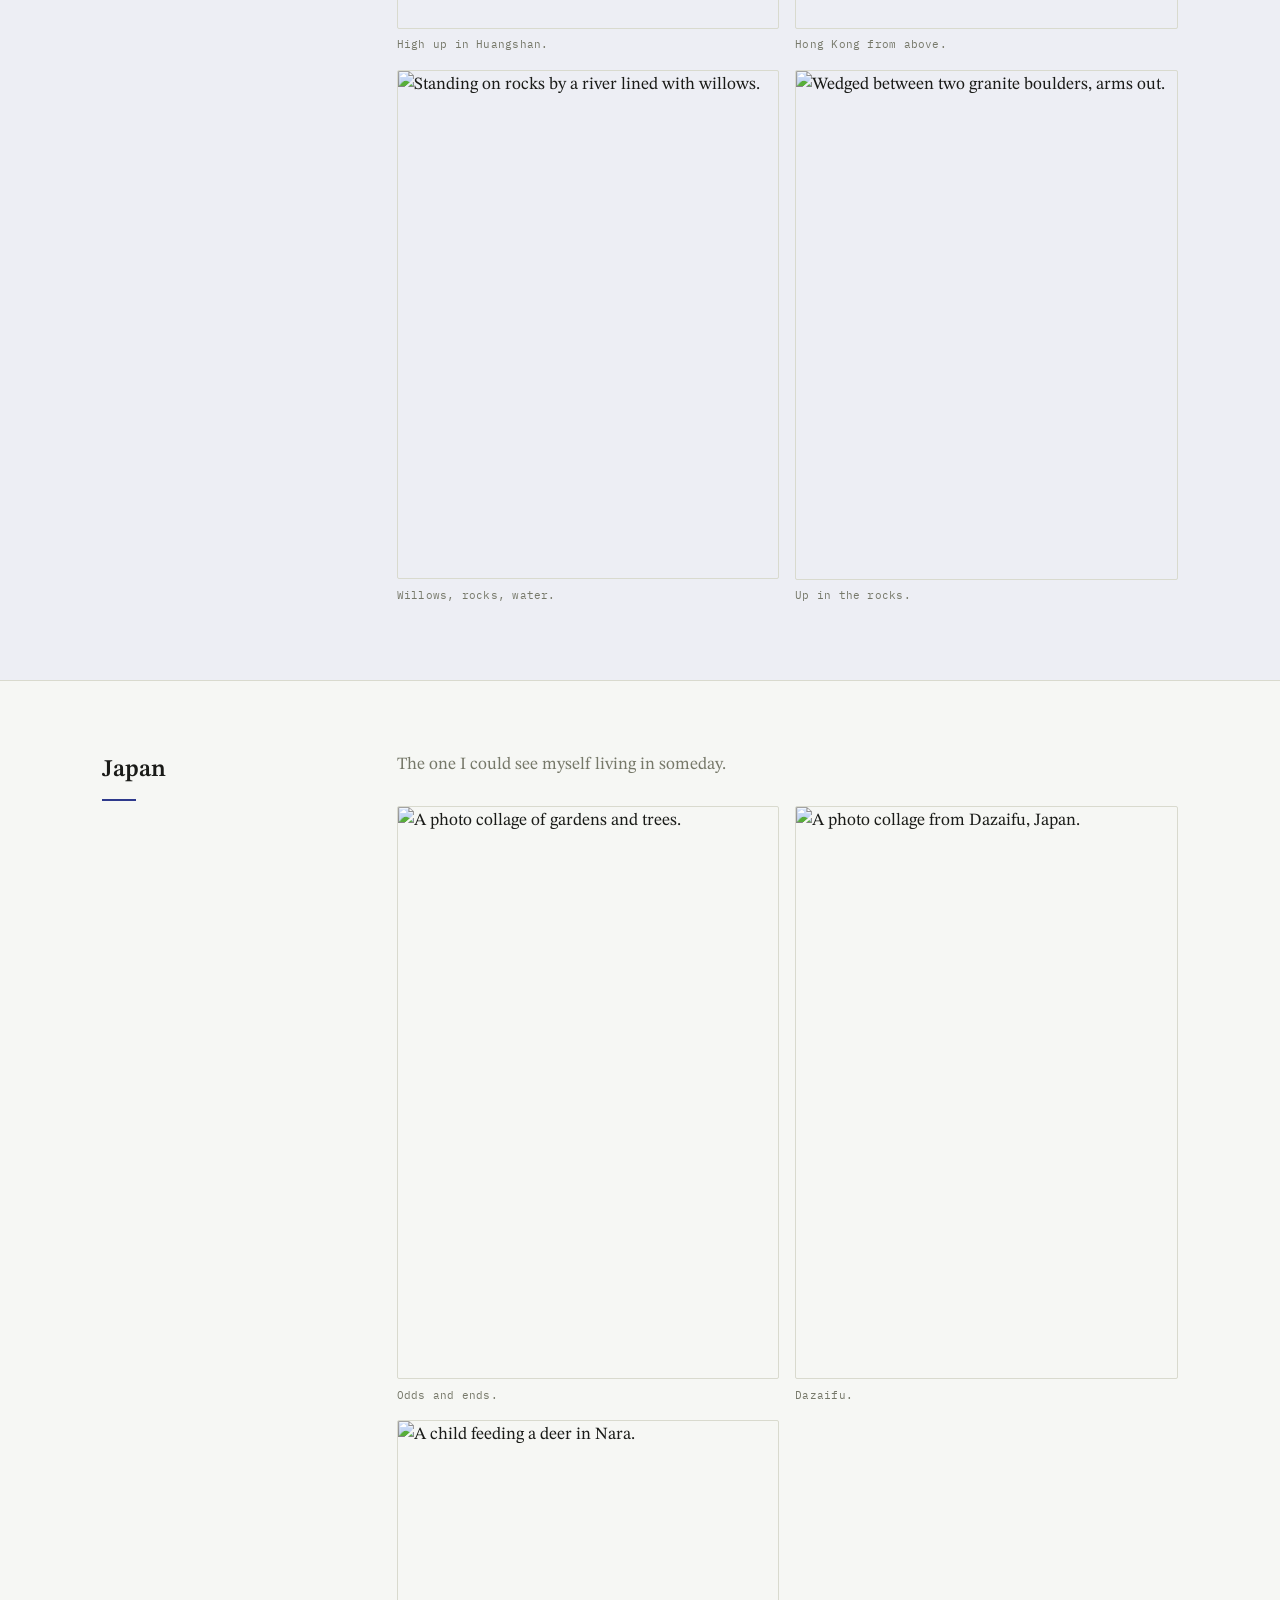
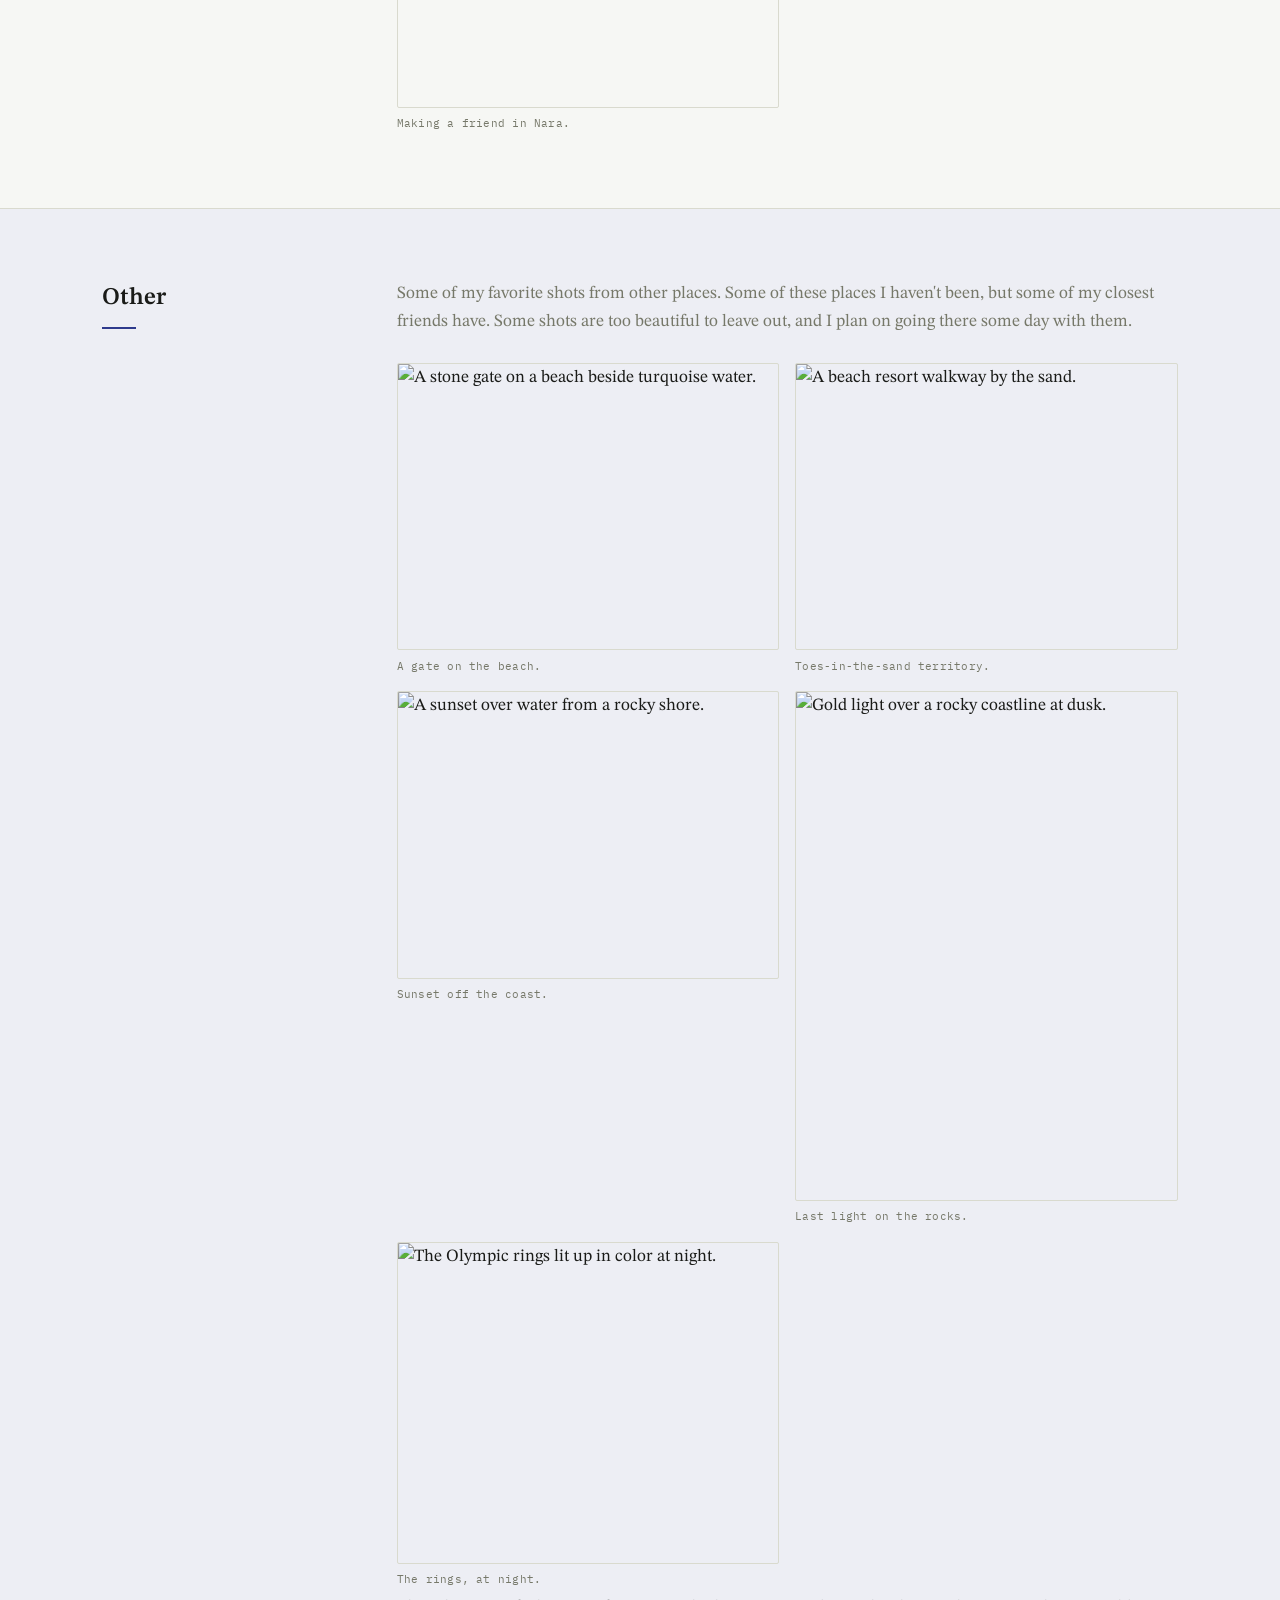
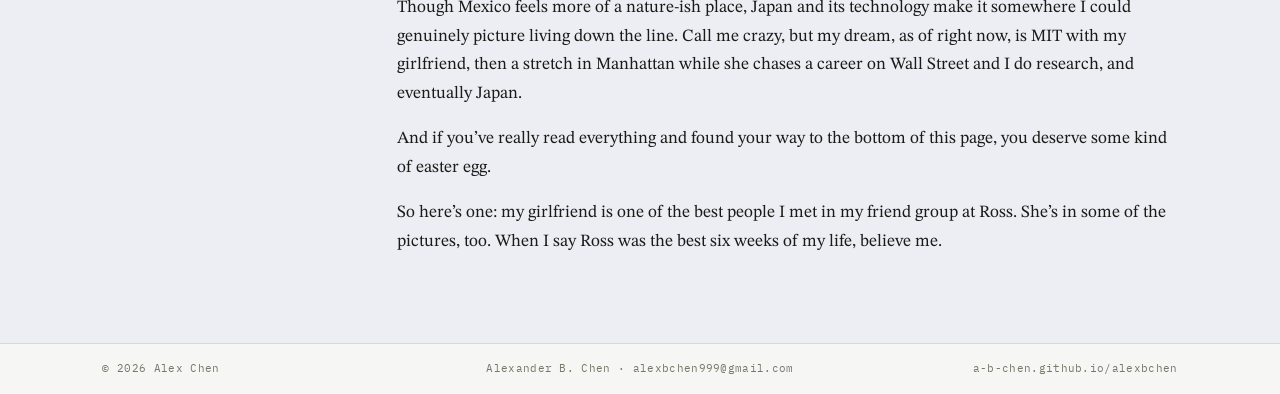
==== commit be23cd3d: "Update china.html" ====
--- a/china.html
+++ b/china.html
@@ -5,16 +5,18 @@
 <meta charset="utf-8" />
 <meta name="viewport" content="width=device-width, initial-scale=1" />
 <title>Around the world — Alexander B. Chen</title>
-<meta name="description" content="Around the world — a love of travel across the US, Canada, Mexico, China, and Japan." />
+<meta name="description" content="Around the world — travels across the US, Canada, Mexico, China, and Japan, in photos." />
 <meta name="theme-color" content="#f6f7f4" />
 <link rel="preconnect" href="https://fonts.googleapis.com" />
 <link rel="preconnect" href="https://fonts.gstatic.com" crossorigin />
 <link href="https://fonts.googleapis.com/css2?family=IBM+Plex+Mono:ital,wght@0,400;0,500;1,400&family=STIX+Two+Text:ital,wght@0,400;0,500;0,600;1,400;1,500&display=swap" rel="stylesheet" />
 <link rel="stylesheet" href="https://cdnjs.cloudflare.com/ajax/libs/KaTeX/0.16.9/katex.min.css" crossorigin="anonymous" referrerpolicy="no-referrer" />
 <link rel="stylesheet" href="style.css" />
+<style>
+  .rgroup-intro{ color:var(--muted); margin:0 0 1.1rem; }
+</style>
 </head>
 <body>
-
 <nav class="nav" aria-label="Sections">
   <div class="wrap">
     <a class="nav-name" href="index.html"><span class="sec-sign">(𝜀,𝛿)-</span>Alexander B. Chen<span class="sec-sign">-(𝜉,𝜂)</span></a>
@@ -27,7 +29,6 @@
     </div>
   </div>
 </nav>
-
 <header id="top" class="band hero hero--page">
   <div class="wrap">
     <div class="hero-inner">
@@ -37,7 +38,6 @@
     </div>
   </div>
 </header>
-
 <section id="world" class="band band--tint">
   <div class="wrap"><div class="band-inner"><div class="sec-grid">
     <div class="sec-aside">
@@ -46,18 +46,103 @@
     </div>
     <div class="sec-content">
       <p>I love traveling &mdash; the food, the disorientation of a city I&rsquo;ve never seen, the small project of working out how a new place runs. So far the list is the US, Canada, Mexico, China, and Japan, and I&rsquo;m always angling for the next stamp.</p>
-      <p>A lot of the US and Canada I&rsquo;ve seen from a chairlift: Colorado, Utah, and Vermont in the States, and Whistler up in British Columbia. That side of things lives over on the <a href="skiing.html">skiing page</a>.</p>
-      <p>China is the one I keep going back to. It&rsquo;s equal parts family, food, and places older than anything I grew up around. The Great Wall is the one that stuck &mdash; you walk it and the scale finally makes sense in a way no photo manages &mdash; and watching the sun come up over <a href="sunrise.html">Huangshan</a> is still near the top of the whole list.</p>
-      <p>Japan and Mexico rounded things out, and both were the kind of trip that has you half-planning the next one before you&rsquo;ve even flown home. Different food, a different pace, the same pull to keep going somewhere I haven&rsquo;t been yet.</p>
-      <p>Though Mexico feels more of a nature-ish place, Japan and its technologies make it a place where I feel like I could live in the future. Call me crazy, but my dream future, as of right now, is going to MIT with my girlfriend, living in Manhattan for a while for her to pursue a career in Wall Street while I do research, then move to Japan.</p>
-      <figure><img src="img/climb-greatwall.jpg" width="700" height="500" loading="lazy" alt="On the Great Wall of China." /><figcaption>The Great Wall.</figcaption></figure>
-      <p>Yes, and if you've really read everything and found this page, you do deserve some sort of an easter egg.</p>
-      <p>Yes, my girlfriend is one of the best people I met in my friend group at Ross. She's in the pictures, too. So when I say Ross was the best six weeks of my life, believe me.</p>
-      <figure><img src="img/climb3.jpg" width="300" height="400" loading="lazy" alt="Wedged between two granite boulders on a mountain, arms out." /><figcaption>Up in the rocks.</figcaption></figure>
+      <p>A lot of my US and Canada travel is on skis &mdash; Colorado, Utah, and Vermont in the States, and Whistler up in British Columbia &mdash; and that side lives over on the <a href="skiing.html">skiing page</a>. Plenty of it isn&rsquo;t, though: the monuments in DC, a few days in LA, a run of college visits, and Fallingwater, which is barely an hour from home.</p>
+      <p>China is the one I keep going back to. It&rsquo;s equal parts family, food, and places older than anything I grew up around &mdash; the Great Wall, a train north to Harbin, mornings watching the sun come up over <a href="sunrise.html">Huangshan</a>. It never quite loses that first-visit feeling.</p>
+      <p>Japan and Mexico rounded things out, and both are the kind of trip that has you half-planning the next one before you&rsquo;ve even flown home. Different food, a different pace, the same pull to keep going somewhere I haven&rsquo;t been yet.</p>
     </div>
   </div></div></div>
 </section>
-
+<section id="us" class="band">
+  <div class="wrap"><div class="band-inner"><div class="sec-grid">
+    <div class="sec-aside">
+      <h2 class="sec-h">United States</h2>
+      <span class="sec-mark-rule" aria-hidden="true"></span>
+    </div>
+    <div class="sec-content">
+      <p class="rgroup-intro">College tours, a week around the capital, and whatever else the States threw at me.</p>
+      <div class="gallery">
+        <figure><img src="img/travel/sunset-lot.jpg" width="1600" height="900" loading="lazy" alt="A vivid pink-and-purple sunset over silhouetted trees." /><figcaption>Home...</figcaption></figure>
+        <figure><img src="img/travel/skyline-dusk.jpg" width="900" height="1600" loading="lazy" alt="A distant skyline under a fading sunset." /><figcaption>Second home...</figcaption></figure>
+        <figure><img src="img/travel/iwo-jima.jpg" width="1600" height="1200" loading="lazy" alt="The Marine Corps War Memorial in DC." /><figcaption>The Marine Corps War Memorial.</figcaption></figure>
+        <figure><img src="img/travel/jefferson-memorial.jpg" width="1600" height="1200" loading="lazy" alt="The Jefferson Memorial across the water." /><figcaption>The Jefferson Memorial.</figcaption></figure>
+        <figure><img src="img/travel/washington-monument.jpg" width="1600" height="1200" loading="lazy" alt="The Washington Monument over the reflecting pool." /><figcaption>The Washington Monument.</figcaption></figure>
+        <figure><img src="img/travel/capitol-rotunda.jpg" width="1600" height="1200" loading="lazy" alt="Looking up inside the Capitol dome." /><figcaption>Under the Capitol dome.</figcaption></figure>
+        <figure><img src="img/travel/hollywood-sign.jpg" width="1600" height="1200" loading="lazy" alt="The Hollywood sign on the hillside." /><figcaption>The Hollywood sign.</figcaption></figure>
+        <figure><img src="img/travel/griffith-observatory.jpg" width="1600" height="1200" loading="lazy" alt="Griffith Observatory in Los Angeles." /><figcaption>Griffith Observatory.</figcaption></figure>
+        <figure><img src="img/travel/campus-gate-1.jpg" width="1600" height="1200" loading="lazy" alt="A stone gate on a college campus." /><figcaption>A campus gate.</figcaption></figure>
+        <figure><img src="img/travel/campus-gate-2.jpg" width="1600" height="1200" loading="lazy" alt="An iron gate and stone pillars on a campus." /><figcaption>Another campus, another gate.</figcaption></figure>
+        <figure><img src="img/travel/campus-tower.jpg" width="1200" height="1600" loading="lazy" alt="A Gothic stone tower among trees." /><figcaption>A tower, on a college visit.</figcaption></figure>
+        <figure><img src="img/travel/campus-hall.jpg" width="1600" height="1200" loading="lazy" alt="An old collegiate building beside a long lawn." /><figcaption>Old stone and a long lawn.</figcaption></figure>
+        <figure><img src="img/travel/classroom-1.jpg" width="1600" height="1200" loading="lazy" alt="A tiered lecture hall." /><figcaption>A lecture hall on a tour.</figcaption></figure>
+        <figure><img src="img/travel/classroom-2.jpg" width="1600" height="1200" loading="lazy" alt="An empty classroom with red walls." /><figcaption>Another classroom, another maybe.</figcaption></figure>
+        <figure><img src="img/travel/city-night.jpg" width="1600" height="1200" loading="lazy" alt="A city skyline after dark." /><figcaption>A skyline after dark.</figcaption></figure>
+        <figure><img src="img/travel/church-night.jpg" width="1600" height="1200" loading="lazy" alt="A large domed building lit up at night." /><figcaption>Lit up at night.</figcaption></figure>
+        <figure><img src="img/travel/fallingwater.jpg" width="1200" height="1600" loading="lazy" alt="Fallingwater, the house built over a waterfall." /><figcaption>Fallingwater, barely an hour from home.</figcaption></figure>
+        <figure><img src="img/travel/train-view.jpg" width="1200" height="1600" loading="lazy" alt="Countryside seen from a moving train window." /><figcaption>Tornado!</figcaption></figure>
+        <figure><img src="img/travel/olympic-rings-day.jpg" width="1600" height="1200" loading="lazy" alt="The Olympic rings by day near a plaza." /><figcaption>Cedar Point</figcaption></figure>
+        <figure><img src="img/travel/hogwarts-castle.jpg" width="1600" height="1200" loading="lazy" alt="A castle lit up at night at a theme park." /><figcaption>Universal Studios</figcaption></figure>
+        <figure><img src="img/travel/tacos.jpg" width="1600" height="1200" loading="lazy" alt="A plate of tacos with rice and salsa." /><figcaption>Tacos, the way they should be.</figcaption></figure>
+        <figure><img src="img/travel/parasailing.jpg" width="1600" height="1067" loading="lazy" alt="A parasailer under a colorful chute over the water." /><figcaption>Up over the water.</figcaption></figure>
+      </div>
+    </div>
+  </div></div></div>
+</section>
+<section id="china" class="band band--tint">
+  <div class="wrap"><div class="band-inner"><div class="sec-grid">
+    <div class="sec-aside">
+      <h2 class="sec-h">China</h2>
+      <span class="sec-mark-rule" aria-hidden="true"></span>
+    </div>
+    <div class="sec-content">
+      <p class="rgroup-intro">Family, food, and the trips I most look forward to.</p>
+      <div class="gallery">
+        <figure><img src="img/travel/great-wall.jpg" width="1400" height="1050" loading="lazy" alt="On the Great Wall of China." /><figcaption>The Great Wall.</figcaption></figure>
+        <figure><img src="img/travel/harbin-station.jpg" width="1063" height="1417" loading="lazy" alt="The sign for Harbin Railway Station." /><figcaption>Harbin station, up north.</figcaption></figure>
+        <figure><img src="img/travel/mountain-vista.jpg" width="1600" height="1200" loading="lazy" alt="Layered mountain ridges seen from up high." /><figcaption>High up in Huangshan.</figcaption></figure>
+        <figure><img src="img/travel/harbor-skyline.jpg" width="1600" height="1200" loading="lazy" alt="A dense city skyline stacked against a harbor." /><figcaption>Hong Kong from above.</figcaption></figure>
+        <figure><img src="img/travel/riverside.jpg" width="1200" height="1600" loading="lazy" alt="Standing on rocks by a river lined with willows." /><figcaption>Willows, rocks, water.</figcaption></figure>
+        <figure><img src="img/travel/climbing.jpg" width="1200" height="1600" loading="lazy" alt="Wedged between two granite boulders, arms out." /><figcaption>Up in the rocks.</figcaption></figure>
+      </div>
+    </div>
+  </div></div></div>
+</section>
+<section id="japan" class="band">
+  <div class="wrap"><div class="band-inner"><div class="sec-grid">
+    <div class="sec-aside">
+      <h2 class="sec-h">Japan</h2>
+      <span class="sec-mark-rule" aria-hidden="true"></span>
+    </div>
+    <div class="sec-content">
+      <p class="rgroup-intro">The one I could see myself living in someday.</p>
+      <div class="gallery">
+        <figure><img src="img/travel/trees-collage.jpg" width="852" height="1280" loading="lazy" alt="A photo collage of gardens and trees." /><figcaption>Odds and ends.</figcaption></figure>
+        <figure><img src="img/travel/dazaifu-collage.jpg" width="852" height="1280" loading="lazy" alt="A photo collage from Dazaifu, Japan." /><figcaption>Dazaifu.</figcaption></figure>
+        <figure><img src="img/travel/nara-deer.jpg" width="1280" height="960" loading="lazy" alt="A child feeding a deer in Nara." /><figcaption>Making a friend in Nara.</figcaption></figure>
+      </div>
+    </div>
+  </div></div></div>
+</section>
+<section id="rest" class="band band--tint">
+  <div class="wrap"><div class="band-inner"><div class="sec-grid">
+    <div class="sec-aside">
+      <h2 class="sec-h">Other</h2>
+      <span class="sec-mark-rule" aria-hidden="true"></span>
+    </div>
+    <div class="sec-content">
+      <p class="rgroup-intro">Some of my favorite shots from other places. Some of these places I haven't been, but some of my closest friends have. Some shots are too beautiful to leave out, and I plan on going there some day with them.</p>
+      <div class="gallery">
+        <figure><img src="img/travel/beach-gate.jpg" width="1600" height="1200" loading="lazy" alt="A stone gate on a beach beside turquoise water." /><figcaption>A gate on the beach.</figcaption></figure>
+        <figure><img src="img/travel/beach-resort.jpg" width="1600" height="1200" loading="lazy" alt="A beach resort walkway by the sand." /><figcaption>Toes-in-the-sand territory.</figcaption></figure>
+        <figure><img src="img/travel/beach-sunset.jpg" width="1600" height="1200" loading="lazy" alt="A sunset over water from a rocky shore." /><figcaption>Sunset off the coast.</figcaption></figure>
+        <figure><img src="img/travel/coast-sunset.jpg" width="1080" height="1440" loading="lazy" alt="Gold light over a rocky coastline at dusk." /><figcaption>Last light on the rocks.</figcaption></figure>
+        <figure><img src="img/travel/olympic-rings-night.jpg" width="1600" height="1345" loading="lazy" alt="The Olympic rings lit up in color at night." /><figcaption>The rings, at night.</figcaption></figure>
+      </div>
+      <p>Though Mexico feels more of a nature-ish place, Japan and its technology make it somewhere I could genuinely picture living down the line. Call me crazy, but my dream, as of right now, is MIT with my girlfriend, then a stretch in Manhattan while she chases a career on Wall Street and I do research, and eventually Japan.</p>
+      <p>And if you&rsquo;ve really read everything and found your way to the bottom of this page, you deserve some kind of easter egg.</p>
+      <p>So here&rsquo;s one: my girlfriend is one of the best people I met in my friend group at Ross. She&rsquo;s in some of the pictures, too. When I say Ross was the best six weeks of my life, believe me.</p>
+    </div>
+  </div></div></div>
+</section>
 <footer class="site-footer">
   <div class="wrap">
     <div class="site-footer-inner">
@@ -67,9 +152,8 @@
     </div>
   </div>
 </footer>
-
 <script src="https://cdnjs.cloudflare.com/ajax/libs/KaTeX/0.16.9/katex.min.js" crossorigin="anonymous" referrerpolicy="no-referrer"></script>
 <script src="https://cdnjs.cloudflare.com/ajax/libs/KaTeX/0.16.9/contrib/auto-render.min.js" crossorigin="anonymous" referrerpolicy="no-referrer"></script>
 <script src="app.js"></script>
 </body>
-</html>+</html>
